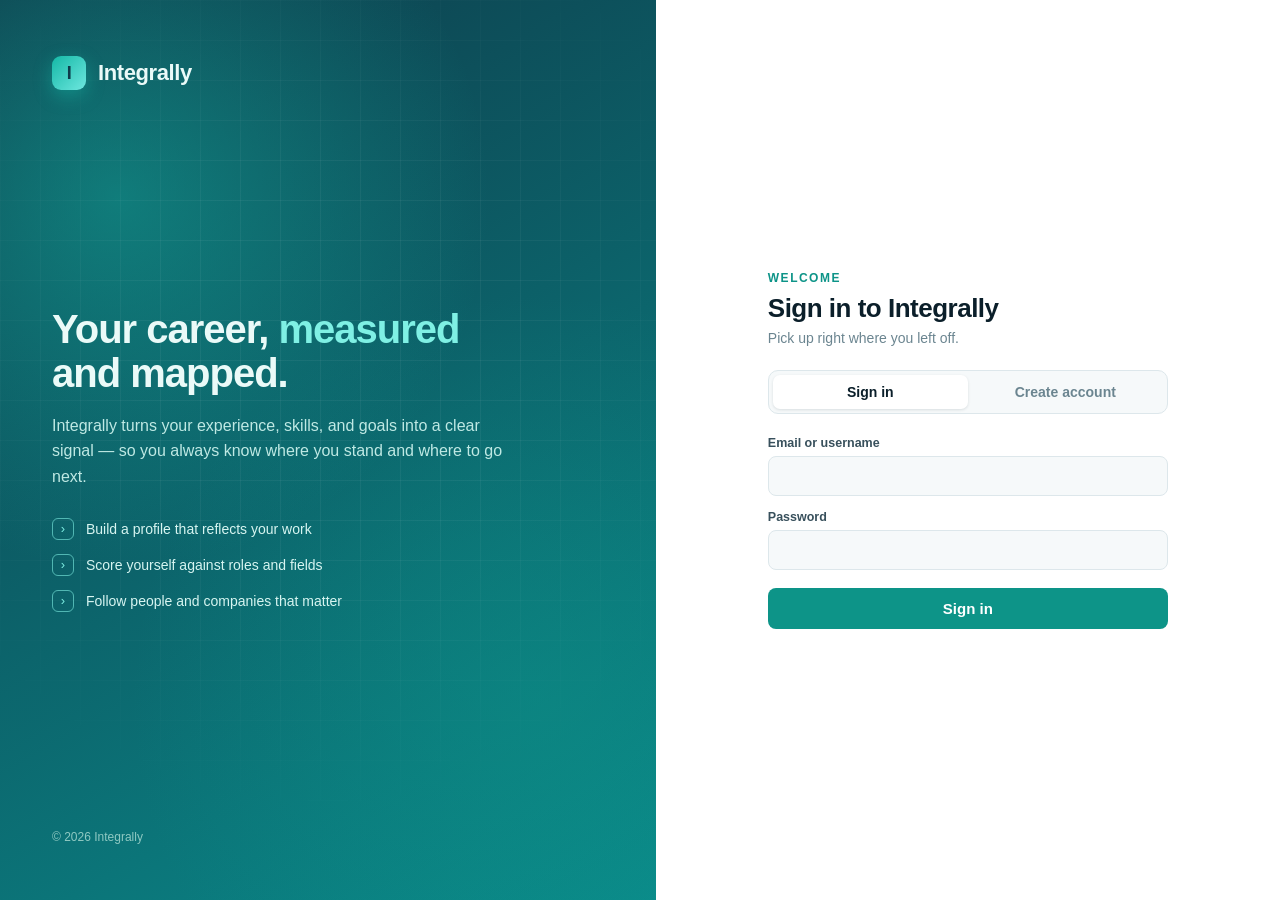
==== index.html @ 5c79b970 "Initial commit" ====
<!DOCTYPE html>
<html lang="en">
<head>
  <meta charset="UTF-8">
  <meta name="viewport" content="width=device-width, initial-scale=1.0">
  <title>Integrally — Sign in</title>
<!--
  =====================================================================
  index.html — Integrally auth / signup page (self-contained).
  Dedicated sign-up destination; quick sign-in also lives here.
  Does NOT use the assets/ files — it's standalone on purpose.

  Endpoints: api/auth/register.php, login.php, me.php
  Set API_BASE / APP_PAGE below to match your folder.
  =====================================================================
-->
<style>
  :root {
    --in-ink:#0b1f2a; --in-ink-soft:#38505c; --in-muted:#6b8590;
    --in-line:#dde7eb; --in-bg:#ffffff; --in-panel-a:#0e3b4a;
    --in-panel-b:#0a8a8a; --in-panel-c:#14b8a6; --in-accent:#0d9488;
    --in-accent-d:#0b7a70; --in-field-bg:#f6f9fa; --in-error:#c0392b;
    --in-success:#0a8a5f; --in-radius:8px;
    --in-font:"Inter",-apple-system,BlinkMacSystemFont,"Segoe UI",Roboto,Helvetica,Arial,sans-serif;
  }
  * { box-sizing:border-box; }
  body { margin:0; font-family:var(--in-font); color:var(--in-ink); background:var(--in-bg); -webkit-font-smoothing:antialiased; }

  .in-shell { display:grid; grid-template-columns:1.05fr 1fr; min-height:100vh; }

  /* left brand panel */
  .in-brandpanel {
    position:relative; overflow:hidden; color:#eafaf8; padding:56px 52px;
    display:flex; flex-direction:column; justify-content:space-between;
    background:
      radial-gradient(circle at 18% 22%, rgba(20,184,166,.45), transparent 42%),
      radial-gradient(circle at 82% 78%, rgba(13,148,136,.40), transparent 46%),
      linear-gradient(150deg, var(--in-panel-a), var(--in-panel-b));
  }
  .in-brandpanel::before {
    content:""; position:absolute; inset:0; pointer-events:none;
    background-image:
      linear-gradient(rgba(255,255,255,.05) 1px, transparent 1px),
      linear-gradient(90deg, rgba(255,255,255,.05) 1px, transparent 1px);
    background-size:40px 40px;
    mask-image:radial-gradient(circle at 50% 40%, #000 30%, transparent 75%);
  }
  .in-logo { display:flex; align-items:center; gap:12px; font-size:22px; font-weight:700; letter-spacing:-0.4px; position:relative; z-index:1; }
  .in-logo-mark {
    width:34px; height:34px; border-radius:9px; display:grid; place-items:center;
    background:linear-gradient(135deg,var(--in-panel-c),#6ee7df);
    color:var(--in-panel-a); font-weight:800; font-size:18px;
    box-shadow:0 6px 18px rgba(20,184,166,.45);
  }
  .in-pitch { position:relative; z-index:1; max-width:460px; }
  .in-pitch h1 { font-size:40px; line-height:1.08; font-weight:700; letter-spacing:-1px; margin:0 0 18px; }
  .in-pitch h1 .acc { color:#7ff0e4; }
  .in-pitch p { font-size:16px; line-height:1.6; color:#bfe9e4; margin:0; }
  .in-points { position:relative; z-index:1; display:flex; flex-direction:column; gap:14px; margin-top:28px; }
  .in-point { display:flex; align-items:center; gap:12px; font-size:14px; color:#d7f5f1; }
  .in-point .dot {
    width:22px; height:22px; flex:none; border:1px solid rgba(127,240,228,.6);
    border-radius:6px; display:grid; place-items:center; color:#7ff0e4; font-size:13px;
  }
  .in-foot { position:relative; z-index:1; font-size:12px; color:#8fc9c2; }

  /* right form panel */
  .in-formpanel { display:flex; align-items:center; justify-content:center; padding:40px; }
  .in-formwrap { width:100%; max-width:400px; }
  .in-eyebrow { font-size:12px; font-weight:600; letter-spacing:1.5px; text-transform:uppercase; color:var(--in-accent); margin-bottom:8px; }
  .in-formwrap h2 { font-size:26px; font-weight:700; letter-spacing:-0.5px; margin:0 0 6px; }
  .in-sub { color:var(--in-muted); font-size:14px; margin-bottom:24px; }

  .in-tabs {
    display:inline-flex; width:100%; background:var(--in-field-bg);
    border:1px solid var(--in-line); border-radius:10px; padding:4px; margin-bottom:22px;
  }
  .in-tab {
    flex:1; background:none; border:none; padding:9px 0; font-size:14px; font-weight:600;
    color:var(--in-muted); cursor:pointer; border-radius:7px; font-family:inherit; transition:all .15s;
  }
  .in-tab.active { background:var(--in-bg); color:var(--in-ink); box-shadow:0 1px 3px rgba(11,31,42,.12); }

  .in-field { margin-bottom:14px; }
  .in-field label { display:block; font-size:12.5px; font-weight:600; margin-bottom:6px; color:var(--in-ink-soft); }
  .in-field input {
    width:100%; padding:11px 13px; font-size:14.5px; background:var(--in-field-bg);
    border:1px solid var(--in-line); border-radius:8px; font-family:inherit; color:var(--in-ink);
    transition:border-color .15s, box-shadow .15s, background .15s;
  }
  .in-field input:focus {
    outline:none; background:#fff; border-color:var(--in-accent);
    box-shadow:0 0 0 3px rgba(13,148,136,.14);
  }
  .in-row { display:flex; gap:12px; }
  .in-row .in-field { flex:1; }

  /* username @ prefix */
  .in-username-wrap { position:relative; }
  .in-username-wrap .in-at {
    position:absolute; left:13px; top:50%; transform:translateY(-50%);
    color:var(--in-muted); font-size:15px; font-weight:600; pointer-events:none;
  }
  .in-username-wrap input { padding-left:28px; }

  /* live password requirement checklist */
  .in-pwreq {
    list-style:none; margin:2px 0 16px; padding:12px 14px;
    background:var(--in-field-bg); border:1px solid var(--in-line); border-radius:8px;
  }
  .in-pwreq li {
    display:flex; align-items:center; gap:9px; font-size:12.5px;
    color:var(--in-muted); padding:3px 0; transition:color .15s;
  }
  .in-pwreq li .rdot {
    width:15px; height:15px; border-radius:50%; flex:none; position:relative;
    border:1.5px solid var(--in-line); transition:all .15s;
  }
  .in-pwreq li.met { color:var(--in-success); }
  .in-pwreq li.met .rdot { background:var(--in-success); border-color:var(--in-success); }
  .in-pwreq li.met .rdot::after {
    content:"✓"; position:absolute; inset:0; color:#fff; font-size:10px;
    display:grid; place-items:center; font-weight:700;
  }

  .in-btn {
    width:100%; padding:12px; font-size:15px; font-weight:600; color:#fff;
    background:var(--in-accent); border:none; border-radius:8px; cursor:pointer;
    font-family:inherit; transition:background .15s, transform .05s; margin-top:4px;
  }
  .in-btn:hover { background:var(--in-accent-d); }
  .in-btn:active { transform:translateY(1px); }
  .in-btn:disabled { opacity:.6; cursor:default; }

  .in-msg { padding:10px 13px; border-radius:8px; font-size:13.5px; margin-bottom:16px; display:none; }
  .in-msg.show { display:block; }
  .in-msg.error   { background:#fdecea; color:var(--in-error);   border:1px solid #f5c6c0; }
  .in-msg.success { background:#e7f7f0; color:var(--in-success); border:1px solid #b3e6d1; }

  @media (max-width:860px) {
    .in-shell { grid-template-columns:1fr; }
    .in-brandpanel { padding:36px 28px; }
    .in-pitch h1 { font-size:30px; }
    .in-points, .in-foot { display:none; }
    .in-formpanel { padding:36px 24px 56px; }
  }
  @media (max-width:420px) { .in-row { flex-direction:column; gap:0; } }
</style>
</head>
<body>

<div class="in-shell">

  <!-- LEFT: brand -->
  <aside class="in-brandpanel">
    <div class="in-logo"><span class="in-logo-mark">I</span><span>Integrally</span></div>
    <div class="in-pitch">
      <h1>Your career, <span class="acc">measured</span> and mapped.</h1>
      <p>Integrally turns your experience, skills, and goals into a clear signal —
         so you always know where you stand and where to go next.</p>
      <div class="in-points">
        <div class="in-point"><span class="dot">›</span> Build a profile that reflects your work</div>
        <div class="in-point"><span class="dot">›</span> Score yourself against roles and fields</div>
        <div class="in-point"><span class="dot">›</span> Follow people and companies that matter</div>
      </div>
    </div>
    <div class="in-foot">© 2026 Integrally</div>
  </aside>

  <!-- RIGHT: form -->
  <main class="in-formpanel">
    <div class="in-formwrap">
      <div class="in-eyebrow">Welcome</div>
      <h2 id="in-heading">Sign in to Integrally</h2>
      <div class="in-sub" id="in-subtext">Pick up right where you left off.</div>

      <div class="in-tabs">
        <button class="in-tab active" id="tab-login">Sign in</button>
        <button class="in-tab" id="tab-register">Create account</button>
      </div>

      <div class="in-msg" id="in-msg"></div>

      <!-- LOGIN -->
      <div id="form-login">
        <div class="in-field">
          <label for="login-id">Email or username</label>
          <input type="text" id="login-id" autocomplete="username" />
        </div>
        <div class="in-field">
          <label for="login-pass">Password</label>
          <input type="password" id="login-pass" autocomplete="current-password" />
        </div>
        <button class="in-btn" id="btn-login">Sign in</button>
      </div>

      <!-- REGISTER -->
      <div id="form-register" style="display:none;">
        <div class="in-row">
          <div class="in-field">
            <label for="reg-first">First name</label>
            <input type="text" id="reg-first" autocomplete="given-name" />
          </div>
          <div class="in-field" style="max-width:92px;flex:none">
            <label for="reg-mi">M.I.</label>
            <input type="text" id="reg-mi" maxlength="2" autocomplete="additional-name" />
          </div>
        </div>
        <div class="in-field">
          <label for="reg-last">Last name</label>
          <input type="text" id="reg-last" autocomplete="family-name" />
        </div>
        <div class="in-field">
          <label for="reg-email">Email</label>
          <input type="email" id="reg-email" autocomplete="email" />
        </div>
        <div class="in-field">
          <label for="reg-username">Username</label>
          <div class="in-username-wrap">
            <span class="in-at">@</span>
            <input type="text" id="reg-username" autocomplete="username" />
          </div>
        </div>
        <div class="in-field">
          <label for="reg-pass">Password</label>
          <input type="password" id="reg-pass" autocomplete="new-password" />
        </div>
        <div class="in-field">
          <label for="reg-pass2">Confirm password</label>
          <input type="password" id="reg-pass2" autocomplete="new-password" />
        </div>

        <ul class="in-pwreq" id="pwreq">
          <li data-req="len"><span class="rdot"></span> At least 8 characters</li>
          <li data-req="cap"><span class="rdot"></span> One capital letter</li>
          <li data-req="num"><span class="rdot"></span> One number</li>
          <li data-req="spec"><span class="rdot"></span> One special character</li>
          <li data-req="match"><span class="rdot"></span> Passwords match</li>
        </ul>

        <div class="in-field">
          <label for="reg-country">Country</label>
          <input type="text" id="reg-country" autocomplete="country-name" />
        </div>
        <button class="in-btn" id="btn-register">Create account</button>
      </div>
    </div>
  </main>
</div>

<script>
  // ===================================================================
  // CONFIG — set to match your XAMPP folder.
  // ===================================================================
  const API_BASE = "/integrally/api/auth";
  const APP_PAGE = "app.html";

  const $ = (id) => document.getElementById(id);
  const msg = $("in-msg");
  function showMsg(t, type) { msg.textContent = t; msg.className = "in-msg show " + type; }
  function clearMsg() { msg.className = "in-msg"; }

  function setTab(which) {
    clearMsg();
    const login = which === "login";
    $("tab-login").classList.toggle("active", login);
    $("tab-register").classList.toggle("active", !login);
    $("form-login").style.display    = login ? "block" : "none";
    $("form-register").style.display = login ? "none"  : "block";
    $("in-heading").textContent = login ? "Sign in to Integrally" : "Create your account";
    $("in-subtext").textContent = login ? "Pick up right where you left off." : "Start measuring your career in minutes.";
  }
  $("tab-login").onclick    = () => setTab("login");
  $("tab-register").onclick = () => setTab("register");

  async function api(path, method, body) {
    const opts = { method, headers:{ "Content-Type":"application/json" }, credentials:"include" };
    if (body) opts.body = JSON.stringify(body);
    const res  = await fetch(API_BASE + path, opts);
    const data = await res.json();
    return { ok: res.ok, data };
  }

  // --- live password requirement checklist (mirrors register.php) ----
  function checkPasswordReqs() {
    const pw  = $("reg-pass").value;
    const pw2 = $("reg-pass2").value;
    const rules = {
      len:   pw.length >= 8,
      cap:   /[A-Z]/.test(pw),
      num:   /[0-9]/.test(pw),
      spec:  /[^A-Za-z0-9]/.test(pw),
      match: pw.length > 0 && pw === pw2,
    };
    let allMet = true;
    for (const key in rules) {
      const li = document.querySelector('#pwreq li[data-req="' + key + '"]');
      if (li) li.classList.toggle("met", rules[key]);
      if (!rules[key]) allMet = false;
    }
    return allMet;
  }
  $("reg-pass").addEventListener("input", checkPasswordReqs);
  $("reg-pass2").addEventListener("input", checkPasswordReqs);

  // --- LOGIN ---------------------------------------------------------
  $("btn-login").onclick = async () => {
    clearMsg();
    const login = $("login-id").value.trim();
    const password = $("login-pass").value;
    if (!login || !password) return showMsg("Enter your login and password.", "error");
    $("btn-login").disabled = true;
    try {
      const { ok, data } = await api("/login.php", "POST", { login, password });
      if (ok && data.success) window.location.href = APP_PAGE;
      else showMsg(data.error || "Sign in failed.", "error");
    } catch (e) {
      showMsg("Could not reach the server. Is XAMPP running?", "error");
    } finally { $("btn-login").disabled = false; }
  };

  // --- REGISTER ------------------------------------------------------
  $("btn-register").onclick = async () => {
    clearMsg();
    const payload = {
      first_name:       $("reg-first").value.trim(),
      middle_initial:   $("reg-mi").value.trim(),
      last_name:        $("reg-last").value.trim(),
      email:            $("reg-email").value.trim(),
      username:         $("reg-username").value.trim(),
      password:         $("reg-pass").value,
      confirm_password: $("reg-pass2").value,
      country:          $("reg-country").value.trim(),
    };
    if (!payload.first_name || !payload.last_name || !payload.email ||
        !payload.username || !payload.password) {
      return showMsg("Please fill in your name, email, username, and password.", "error");
    }
    if (!checkPasswordReqs()) {
      return showMsg("Please meet all password requirements, including matching passwords.", "error");
    }
    $("btn-register").disabled = true;
    try {
      const { ok, data } = await api("/register.php", "POST", payload);
      if (ok && data.success) {
        showMsg("Account created!", "success");
        setTimeout(() => window.location.href = APP_PAGE, 600);
      } else showMsg(data.error || "Registration failed.", "error");
    } catch (e) {
      showMsg("Could not reach the server. Is XAMPP running?", "error");
    } finally { $("btn-register").disabled = false; }
  };

  // --- On load: already logged in -> go to app -----------------------
  (async function init() {
    try {
      const { ok, data } = await api("/me.php", "GET");
      if (ok && data.success) window.location.href = APP_PAGE;
    } catch (e) {}
  })();
</script>
</body>
</html>
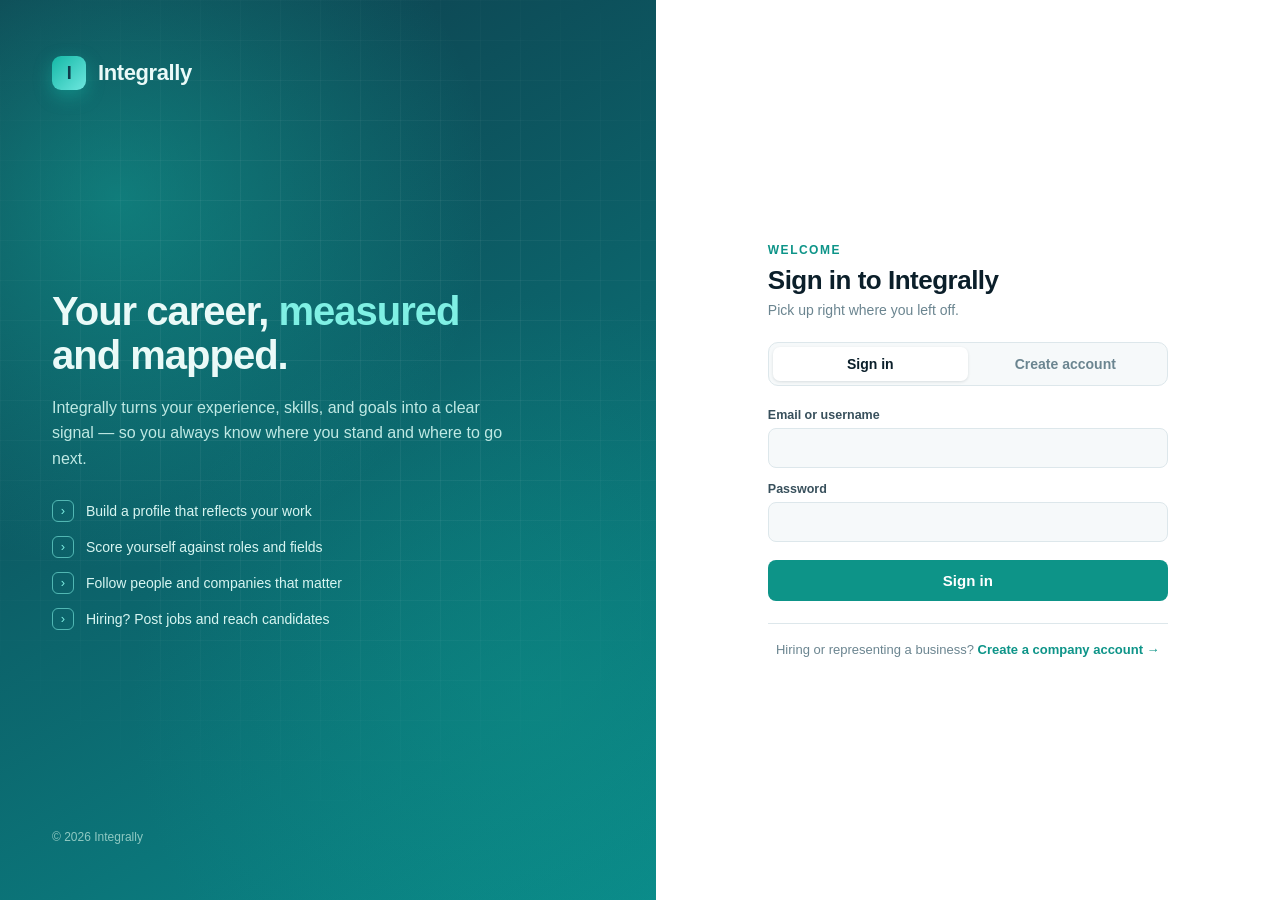
==== commit cf3ad2ce: "updates" ====
--- a/index.html
+++ b/index.html
@@ -162,6 +162,7 @@
         <div class="in-point"><span class="dot">›</span> Build a profile that reflects your work</div>
         <div class="in-point"><span class="dot">›</span> Score yourself against roles and fields</div>
         <div class="in-point"><span class="dot">›</span> Follow people and companies that matter</div>
+        <div class="in-point"><span class="dot">›</span> Hiring? Post jobs and reach candidates</div>
       </div>
     </div>
     <div class="in-foot">© 2026 Integrally</div>
@@ -243,6 +244,11 @@
           <input type="text" id="reg-country" autocomplete="country-name" />
         </div>
         <button class="in-btn" id="btn-register">Create account</button>
+      </div>
+
+      <div style="text-align:center;margin-top:22px;padding-top:18px;border-top:1px solid var(--in-line);font-size:13px;color:var(--in-muted)">
+        Hiring or representing a business?
+        <a href="app.html#company-dashboard" style="color:var(--in-accent);font-weight:600;text-decoration:none">Create a company account →</a>
       </div>
     </div>
   </main>
